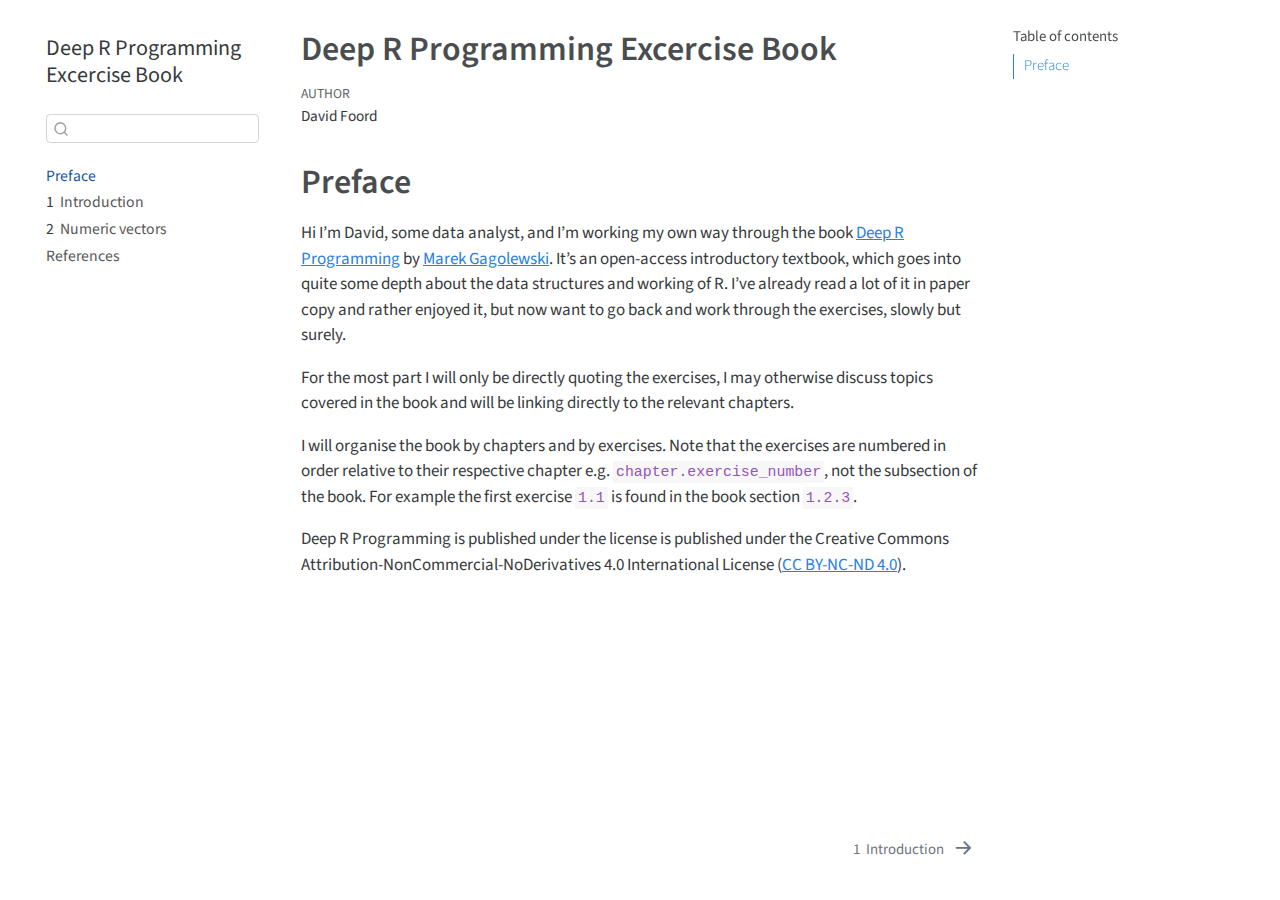
==== docs/index.html @ 19ff3e7b "Add rendered documents to GitHub repo for gh-pages" ====
<!DOCTYPE html>
<html xmlns="http://www.w3.org/1999/xhtml" lang="en" xml:lang="en"><head>

<meta charset="utf-8">
<meta name="generator" content="quarto-1.3.353">

<meta name="viewport" content="width=device-width, initial-scale=1.0, user-scalable=yes">

<meta name="author" content="David Foord">

<title>Deep R Programming Excercise Book</title>
<style>
code{white-space: pre-wrap;}
span.smallcaps{font-variant: small-caps;}
div.columns{display: flex; gap: min(4vw, 1.5em);}
div.column{flex: auto; overflow-x: auto;}
div.hanging-indent{margin-left: 1.5em; text-indent: -1.5em;}
ul.task-list{list-style: none;}
ul.task-list li input[type="checkbox"] {
  width: 0.8em;
  margin: 0 0.8em 0.2em -1em; /* quarto-specific, see https://github.com/quarto-dev/quarto-cli/issues/4556 */ 
  vertical-align: middle;
}
</style>


<script src="site_libs/quarto-nav/quarto-nav.js"></script>
<script src="site_libs/quarto-nav/headroom.min.js"></script>
<script src="site_libs/clipboard/clipboard.min.js"></script>
<script src="site_libs/quarto-search/autocomplete.umd.js"></script>
<script src="site_libs/quarto-search/fuse.min.js"></script>
<script src="site_libs/quarto-search/quarto-search.js"></script>
<meta name="quarto:offset" content="./">
<link href="./intro.html" rel="next">
<script src="site_libs/quarto-html/quarto.js"></script>
<script src="site_libs/quarto-html/popper.min.js"></script>
<script src="site_libs/quarto-html/tippy.umd.min.js"></script>
<script src="site_libs/quarto-html/anchor.min.js"></script>
<link href="site_libs/quarto-html/tippy.css" rel="stylesheet">
<link href="site_libs/quarto-html/quarto-syntax-highlighting.css" rel="stylesheet" id="quarto-text-highlighting-styles">
<script src="site_libs/bootstrap/bootstrap.min.js"></script>
<link href="site_libs/bootstrap/bootstrap-icons.css" rel="stylesheet">
<link href="site_libs/bootstrap/bootstrap.min.css" rel="stylesheet" id="quarto-bootstrap" data-mode="light">
<script id="quarto-search-options" type="application/json">{
  "location": "sidebar",
  "copy-button": false,
  "collapse-after": 3,
  "panel-placement": "start",
  "type": "textbox",
  "limit": 20,
  "language": {
    "search-no-results-text": "No results",
    "search-matching-documents-text": "matching documents",
    "search-copy-link-title": "Copy link to search",
    "search-hide-matches-text": "Hide additional matches",
    "search-more-match-text": "more match in this document",
    "search-more-matches-text": "more matches in this document",
    "search-clear-button-title": "Clear",
    "search-detached-cancel-button-title": "Cancel",
    "search-submit-button-title": "Submit"
  }
}</script>


</head>

<body class="nav-sidebar floating">

<div id="quarto-search-results"></div>
  <header id="quarto-header" class="headroom fixed-top">
  <nav class="quarto-secondary-nav">
    <div class="container-fluid d-flex">
      <button type="button" class="quarto-btn-toggle btn" data-bs-toggle="collapse" data-bs-target="#quarto-sidebar,#quarto-sidebar-glass" aria-controls="quarto-sidebar" aria-expanded="false" aria-label="Toggle sidebar navigation" onclick="if (window.quartoToggleHeadroom) { window.quartoToggleHeadroom(); }">
        <i class="bi bi-layout-text-sidebar-reverse"></i>
      </button>
      <nav class="quarto-page-breadcrumbs" aria-label="breadcrumb"><ol class="breadcrumb"><li class="breadcrumb-item"><a href="./index.html">Preface</a></li></ol></nav>
      <a class="flex-grow-1" role="button" data-bs-toggle="collapse" data-bs-target="#quarto-sidebar,#quarto-sidebar-glass" aria-controls="quarto-sidebar" aria-expanded="false" aria-label="Toggle sidebar navigation" onclick="if (window.quartoToggleHeadroom) { window.quartoToggleHeadroom(); }">      
      </a>
      <button type="button" class="btn quarto-search-button" aria-label="Search" onclick="window.quartoOpenSearch();">
        <i class="bi bi-search"></i>
      </button>
    </div>
  </nav>
</header>
<!-- content -->
<div id="quarto-content" class="quarto-container page-columns page-rows-contents page-layout-article">
<!-- sidebar -->
  <nav id="quarto-sidebar" class="sidebar collapse collapse-horizontal sidebar-navigation floating overflow-auto">
    <div class="pt-lg-2 mt-2 text-left sidebar-header">
    <div class="sidebar-title mb-0 py-0">
      <a href="./">Deep R Programming Excercise Book</a> 
    </div>
      </div>
        <div class="mt-2 flex-shrink-0 align-items-center">
        <div class="sidebar-search">
        <div id="quarto-search" class="" title="Search"></div>
        </div>
        </div>
    <div class="sidebar-menu-container"> 
    <ul class="list-unstyled mt-1">
        <li class="sidebar-item">
  <div class="sidebar-item-container"> 
  <a href="./index.html" class="sidebar-item-text sidebar-link active">
 <span class="menu-text">Preface</span></a>
  </div>
</li>
        <li class="sidebar-item">
  <div class="sidebar-item-container"> 
  <a href="./intro.html" class="sidebar-item-text sidebar-link">
 <span class="menu-text"><span class="chapter-number">1</span>&nbsp; <span class="chapter-title">Introduction</span></span></a>
  </div>
</li>
        <li class="sidebar-item">
  <div class="sidebar-item-container"> 
  <a href="./numeric.html" class="sidebar-item-text sidebar-link">
 <span class="menu-text"><span class="chapter-number">2</span>&nbsp; <span class="chapter-title">Numeric vectors</span></span></a>
  </div>
</li>
        <li class="sidebar-item">
  <div class="sidebar-item-container"> 
  <a href="./references.html" class="sidebar-item-text sidebar-link">
 <span class="menu-text">References</span></a>
  </div>
</li>
    </ul>
    </div>
</nav>
<div id="quarto-sidebar-glass" data-bs-toggle="collapse" data-bs-target="#quarto-sidebar,#quarto-sidebar-glass"></div>
<!-- margin-sidebar -->
    <div id="quarto-margin-sidebar" class="sidebar margin-sidebar">
        <nav id="TOC" role="doc-toc" class="toc-active">
    <h2 id="toc-title">Table of contents</h2>
   
  <ul>
  <li><a href="#preface" id="toc-preface" class="nav-link active" data-scroll-target="#preface">Preface</a></li>
  </ul>
</nav>
    </div>
<!-- main -->
<main class="content" id="quarto-document-content">

<header id="title-block-header" class="quarto-title-block default">
<div class="quarto-title">
<h1 class="title">Deep R Programming Excercise Book</h1>
</div>



<div class="quarto-title-meta">

    <div>
    <div class="quarto-title-meta-heading">Author</div>
    <div class="quarto-title-meta-contents">
             <p>David Foord </p>
          </div>
  </div>
    
  
    
  </div>
  

</header>

<section id="preface" class="level1 unnumbered">
<h1 class="unnumbered">Preface</h1>
<p>Hi I’m David, some data analyst, and I’m working my own way through the book <a href="https://deepr.gagolewski.com/index.html">Deep R Programming</a> by <a href="https://www.gagolewski.com/">Marek Gagolewski</a>. It’s an open-access introductory textbook, which goes into quite some depth about the data structures and working of R. I’ve already read a lot of it in paper copy and rather enjoyed it, but now want to go back and work through the exercises, slowly but surely.</p>
<p>For the most part I will only be directly quoting the exercises, I may otherwise discuss topics covered in the book and will be linking directly to the relevant chapters.</p>
<p>I will organise the book by chapters and by exercises. Note that the exercises are numbered in order relative to their respective chapter e.g.&nbsp;<code>chapter.exercise_number</code>, not the subsection of the book. For example the first exercise <code>1.1</code> is found in the book section <code>1.2.3</code>.</p>
<p>Deep R Programming is published under the license is published under the Creative Commons Attribution-NonCommercial-NoDerivatives 4.0 International License (<a href="https://creativecommons.org/licenses/by-nc-nd/4.0/">CC BY-NC-ND 4.0</a>).</p>


</section>

</main> <!-- /main -->
<script id="quarto-html-after-body" type="application/javascript">
window.document.addEventListener("DOMContentLoaded", function (event) {
  const toggleBodyColorMode = (bsSheetEl) => {
    const mode = bsSheetEl.getAttribute("data-mode");
    const bodyEl = window.document.querySelector("body");
    if (mode === "dark") {
      bodyEl.classList.add("quarto-dark");
      bodyEl.classList.remove("quarto-light");
    } else {
      bodyEl.classList.add("quarto-light");
      bodyEl.classList.remove("quarto-dark");
    }
  }
  const toggleBodyColorPrimary = () => {
    const bsSheetEl = window.document.querySelector("link#quarto-bootstrap");
    if (bsSheetEl) {
      toggleBodyColorMode(bsSheetEl);
    }
  }
  toggleBodyColorPrimary();  
  const icon = "";
  const anchorJS = new window.AnchorJS();
  anchorJS.options = {
    placement: 'right',
    icon: icon
  };
  anchorJS.add('.anchored');
  const isCodeAnnotation = (el) => {
    for (const clz of el.classList) {
      if (clz.startsWith('code-annotation-')) {                     
        return true;
      }
    }
    return false;
  }
  const clipboard = new window.ClipboardJS('.code-copy-button', {
    text: function(trigger) {
      const codeEl = trigger.previousElementSibling.cloneNode(true);
      for (const childEl of codeEl.children) {
        if (isCodeAnnotation(childEl)) {
          childEl.remove();
        }
      }
      return codeEl.innerText;
    }
  });
  clipboard.on('success', function(e) {
    // button target
    const button = e.trigger;
    // don't keep focus
    button.blur();
    // flash "checked"
    button.classList.add('code-copy-button-checked');
    var currentTitle = button.getAttribute("title");
    button.setAttribute("title", "Copied!");
    let tooltip;
    if (window.bootstrap) {
      button.setAttribute("data-bs-toggle", "tooltip");
      button.setAttribute("data-bs-placement", "left");
      button.setAttribute("data-bs-title", "Copied!");
      tooltip = new bootstrap.Tooltip(button, 
        { trigger: "manual", 
          customClass: "code-copy-button-tooltip",
          offset: [0, -8]});
      tooltip.show();    
    }
    setTimeout(function() {
      if (tooltip) {
        tooltip.hide();
        button.removeAttribute("data-bs-title");
        button.removeAttribute("data-bs-toggle");
        button.removeAttribute("data-bs-placement");
      }
      button.setAttribute("title", currentTitle);
      button.classList.remove('code-copy-button-checked');
    }, 1000);
    // clear code selection
    e.clearSelection();
  });
  function tippyHover(el, contentFn) {
    const config = {
      allowHTML: true,
      content: contentFn,
      maxWidth: 500,
      delay: 100,
      arrow: false,
      appendTo: function(el) {
          return el.parentElement;
      },
      interactive: true,
      interactiveBorder: 10,
      theme: 'quarto',
      placement: 'bottom-start'
    };
    window.tippy(el, config); 
  }
  const noterefs = window.document.querySelectorAll('a[role="doc-noteref"]');
  for (var i=0; i<noterefs.length; i++) {
    const ref = noterefs[i];
    tippyHover(ref, function() {
      // use id or data attribute instead here
      let href = ref.getAttribute('data-footnote-href') || ref.getAttribute('href');
      try { href = new URL(href).hash; } catch {}
      const id = href.replace(/^#\/?/, "");
      const note = window.document.getElementById(id);
      return note.innerHTML;
    });
  }
      let selectedAnnoteEl;
      const selectorForAnnotation = ( cell, annotation) => {
        let cellAttr = 'data-code-cell="' + cell + '"';
        let lineAttr = 'data-code-annotation="' +  annotation + '"';
        const selector = 'span[' + cellAttr + '][' + lineAttr + ']';
        return selector;
      }
      const selectCodeLines = (annoteEl) => {
        const doc = window.document;
        const targetCell = annoteEl.getAttribute("data-target-cell");
        const targetAnnotation = annoteEl.getAttribute("data-target-annotation");
        const annoteSpan = window.document.querySelector(selectorForAnnotation(targetCell, targetAnnotation));
        const lines = annoteSpan.getAttribute("data-code-lines").split(",");
        const lineIds = lines.map((line) => {
          return targetCell + "-" + line;
        })
        let top = null;
        let height = null;
        let parent = null;
        if (lineIds.length > 0) {
            //compute the position of the single el (top and bottom and make a div)
            const el = window.document.getElementById(lineIds[0]);
            top = el.offsetTop;
            height = el.offsetHeight;
            parent = el.parentElement.parentElement;
          if (lineIds.length > 1) {
            const lastEl = window.document.getElementById(lineIds[lineIds.length - 1]);
            const bottom = lastEl.offsetTop + lastEl.offsetHeight;
            height = bottom - top;
          }
          if (top !== null && height !== null && parent !== null) {
            // cook up a div (if necessary) and position it 
            let div = window.document.getElementById("code-annotation-line-highlight");
            if (div === null) {
              div = window.document.createElement("div");
              div.setAttribute("id", "code-annotation-line-highlight");
              div.style.position = 'absolute';
              parent.appendChild(div);
            }
            div.style.top = top - 2 + "px";
            div.style.height = height + 4 + "px";
            let gutterDiv = window.document.getElementById("code-annotation-line-highlight-gutter");
            if (gutterDiv === null) {
              gutterDiv = window.document.createElement("div");
              gutterDiv.setAttribute("id", "code-annotation-line-highlight-gutter");
              gutterDiv.style.position = 'absolute';
              const codeCell = window.document.getElementById(targetCell);
              const gutter = codeCell.querySelector('.code-annotation-gutter');
              gutter.appendChild(gutterDiv);
            }
            gutterDiv.style.top = top - 2 + "px";
            gutterDiv.style.height = height + 4 + "px";
          }
          selectedAnnoteEl = annoteEl;
        }
      };
      const unselectCodeLines = () => {
        const elementsIds = ["code-annotation-line-highlight", "code-annotation-line-highlight-gutter"];
        elementsIds.forEach((elId) => {
          const div = window.document.getElementById(elId);
          if (div) {
            div.remove();
          }
        });
        selectedAnnoteEl = undefined;
      };
      // Attach click handler to the DT
      const annoteDls = window.document.querySelectorAll('dt[data-target-cell]');
      for (const annoteDlNode of annoteDls) {
        annoteDlNode.addEventListener('click', (event) => {
          const clickedEl = event.target;
          if (clickedEl !== selectedAnnoteEl) {
            unselectCodeLines();
            const activeEl = window.document.querySelector('dt[data-target-cell].code-annotation-active');
            if (activeEl) {
              activeEl.classList.remove('code-annotation-active');
            }
            selectCodeLines(clickedEl);
            clickedEl.classList.add('code-annotation-active');
          } else {
            // Unselect the line
            unselectCodeLines();
            clickedEl.classList.remove('code-annotation-active');
          }
        });
      }
  const findCites = (el) => {
    const parentEl = el.parentElement;
    if (parentEl) {
      const cites = parentEl.dataset.cites;
      if (cites) {
        return {
          el,
          cites: cites.split(' ')
        };
      } else {
        return findCites(el.parentElement)
      }
    } else {
      return undefined;
    }
  };
  var bibliorefs = window.document.querySelectorAll('a[role="doc-biblioref"]');
  for (var i=0; i<bibliorefs.length; i++) {
    const ref = bibliorefs[i];
    const citeInfo = findCites(ref);
    if (citeInfo) {
      tippyHover(citeInfo.el, function() {
        var popup = window.document.createElement('div');
        citeInfo.cites.forEach(function(cite) {
          var citeDiv = window.document.createElement('div');
          citeDiv.classList.add('hanging-indent');
          citeDiv.classList.add('csl-entry');
          var biblioDiv = window.document.getElementById('ref-' + cite);
          if (biblioDiv) {
            citeDiv.innerHTML = biblioDiv.innerHTML;
          }
          popup.appendChild(citeDiv);
        });
        return popup.innerHTML;
      });
    }
  }
});
</script>
<nav class="page-navigation">
  <div class="nav-page nav-page-previous">
  </div>
  <div class="nav-page nav-page-next">
      <a href="./intro.html" class="pagination-link">
        <span class="nav-page-text"><span class="chapter-number">1</span>&nbsp; <span class="chapter-title">Introduction</span></span> <i class="bi bi-arrow-right-short"></i>
      </a>
  </div>
</nav>
</div> <!-- /content -->



</body></html>
---- docs/site_libs/quarto-html/tippy.css ----
.tippy-box[data-animation=fade][data-state=hidden]{opacity:0}[data-tippy-root]{max-width:calc(100vw - 10px)}.tippy-box{position:relative;background-color:#333;color:#fff;border-radius:4px;font-size:14px;line-height:1.4;white-space:normal;outline:0;transition-property:transform,visibility,opacity}.tippy-box[data-placement^=top]>.tippy-arrow{bottom:0}.tippy-box[data-placement^=top]>.tippy-arrow:before{bottom:-7px;left:0;border-width:8px 8px 0;border-top-color:initial;transform-origin:center top}.tippy-box[data-placement^=bottom]>.tippy-arrow{top:0}.tippy-box[data-placement^=bottom]>.tippy-arrow:before{top:-7px;left:0;border-width:0 8px 8px;border-bottom-color:initial;transform-origin:center bottom}.tippy-box[data-placement^=left]>.tippy-arrow{right:0}.tippy-box[data-placement^=left]>.tippy-arrow:before{border-width:8px 0 8px 8px;border-left-color:initial;right:-7px;transform-origin:center left}.tippy-box[data-placement^=right]>.tippy-arrow{left:0}.tippy-box[data-placement^=right]>.tippy-arrow:before{left:-7px;border-width:8px 8px 8px 0;border-right-color:initial;transform-origin:center right}.tippy-box[data-inertia][data-state=visible]{transition-timing-function:cubic-bezier(.54,1.5,.38,1.11)}.tippy-arrow{width:16px;height:16px;color:#333}.tippy-arrow:before{content:"";position:absolute;border-color:transparent;border-style:solid}.tippy-content{position:relative;padding:5px 9px;z-index:1}
---- docs/site_libs/quarto-html/quarto-syntax-highlighting.css ----
/* quarto syntax highlight colors */
:root {
  --quarto-hl-ot-color: #003B4F;
  --quarto-hl-at-color: #657422;
  --quarto-hl-ss-color: #20794D;
  --quarto-hl-an-color: #5E5E5E;
  --quarto-hl-fu-color: #4758AB;
  --quarto-hl-st-color: #20794D;
  --quarto-hl-cf-color: #003B4F;
  --quarto-hl-op-color: #5E5E5E;
  --quarto-hl-er-color: #AD0000;
  --quarto-hl-bn-color: #AD0000;
  --quarto-hl-al-color: #AD0000;
  --quarto-hl-va-color: #111111;
  --quarto-hl-bu-color: inherit;
  --quarto-hl-ex-color: inherit;
  --quarto-hl-pp-color: #AD0000;
  --quarto-hl-in-color: #5E5E5E;
  --quarto-hl-vs-color: #20794D;
  --quarto-hl-wa-color: #5E5E5E;
  --quarto-hl-do-color: #5E5E5E;
  --quarto-hl-im-color: #00769E;
  --quarto-hl-ch-color: #20794D;
  --quarto-hl-dt-color: #AD0000;
  --quarto-hl-fl-color: #AD0000;
  --quarto-hl-co-color: #5E5E5E;
  --quarto-hl-cv-color: #5E5E5E;
  --quarto-hl-cn-color: #8f5902;
  --quarto-hl-sc-color: #5E5E5E;
  --quarto-hl-dv-color: #AD0000;
  --quarto-hl-kw-color: #003B4F;
}

/* other quarto variables */
:root {
  --quarto-font-monospace: SFMono-Regular, Menlo, Monaco, Consolas, "Liberation Mono", "Courier New", monospace;
}

pre > code.sourceCode > span {
  color: #003B4F;
}

code span {
  color: #003B4F;
}

code.sourceCode > span {
  color: #003B4F;
}

div.sourceCode,
div.sourceCode pre.sourceCode {
  color: #003B4F;
}

code span.ot {
  color: #003B4F;
  font-style: inherit;
}

code span.at {
  color: #657422;
  font-style: inherit;
}

code span.ss {
  color: #20794D;
  font-style: inherit;
}

code span.an {
  color: #5E5E5E;
  font-style: inherit;
}

code span.fu {
  color: #4758AB;
  font-style: inherit;
}

code span.st {
  color: #20794D;
  font-style: inherit;
}

code span.cf {
  color: #003B4F;
  font-style: inherit;
}

code span.op {
  color: #5E5E5E;
  font-style: inherit;
}

code span.er {
  color: #AD0000;
  font-style: inherit;
}

code span.bn {
  color: #AD0000;
  font-style: inherit;
}

code span.al {
  color: #AD0000;
  font-style: inherit;
}

code span.va {
  color: #111111;
  font-style: inherit;
}

code span.bu {
  font-style: inherit;
}

code span.ex {
  font-style: inherit;
}

code span.pp {
  color: #AD0000;
  font-style: inherit;
}

code span.in {
  color: #5E5E5E;
  font-style: inherit;
}

code span.vs {
  color: #20794D;
  font-style: inherit;
}

code span.wa {
  color: #5E5E5E;
  font-style: italic;
}

code span.do {
  color: #5E5E5E;
  font-style: italic;
}

code span.im {
  color: #00769E;
  font-style: inherit;
}

code span.ch {
  color: #20794D;
  font-style: inherit;
}

code span.dt {
  color: #AD0000;
  font-style: inherit;
}

code span.fl {
  color: #AD0000;
  font-style: inherit;
}

code span.co {
  color: #5E5E5E;
  font-style: inherit;
}

code span.cv {
  color: #5E5E5E;
  font-style: italic;
}

code span.cn {
  color: #8f5902;
  font-style: inherit;
}

code span.sc {
  color: #5E5E5E;
  font-style: inherit;
}

code span.dv {
  color: #AD0000;
  font-style: inherit;
}

code span.kw {
  color: #003B4F;
  font-style: inherit;
}

.prevent-inlining {
  content: "</";
}

/*# sourceMappingURL=debc5d5d77c3f9108843748ff7464032.css.map */
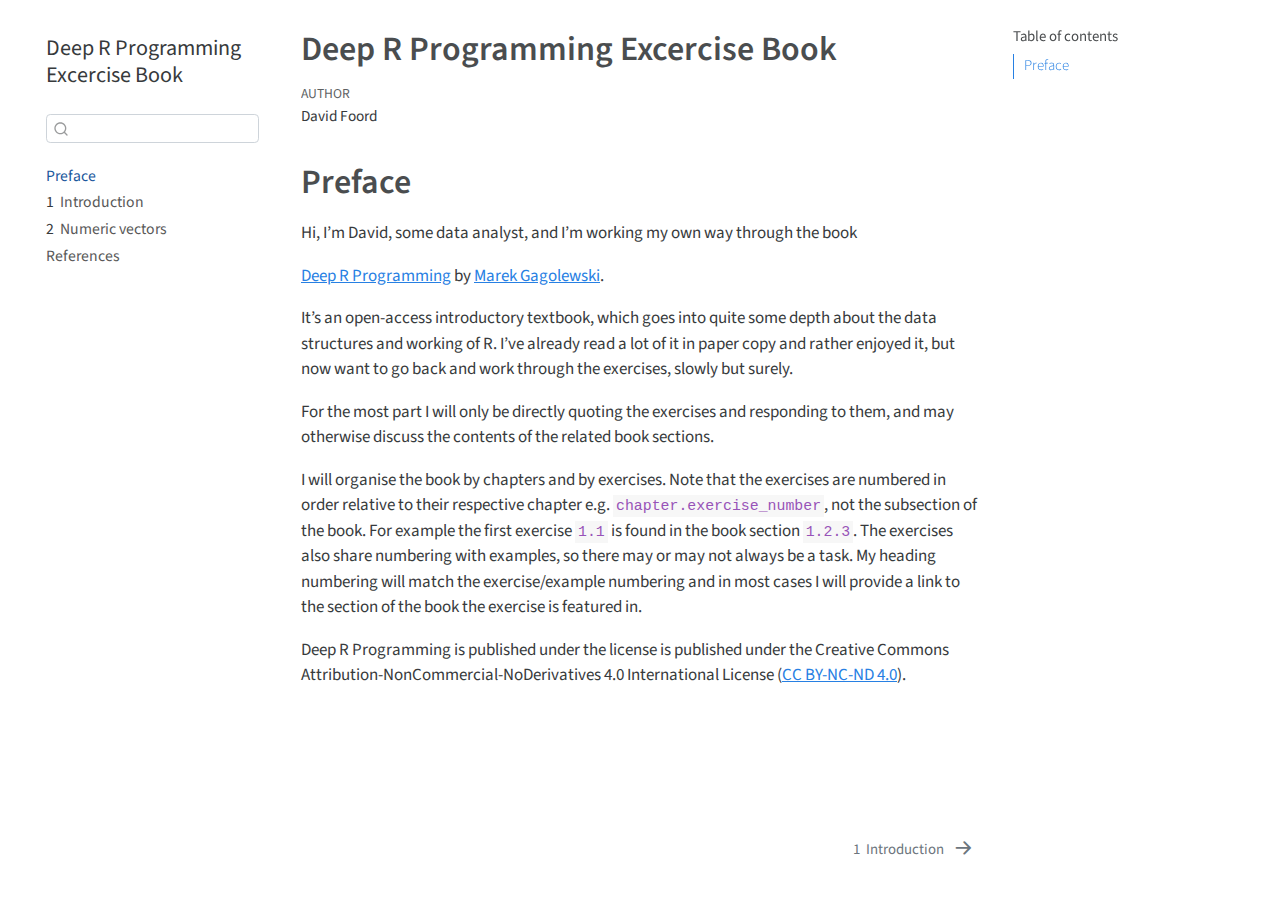
==== commit 490de1ae: "Tweaks to Preface and Chapters 1 & 2" ====
--- a/docs/index.html
+++ b/docs/index.html
@@ -164,9 +164,11 @@
 
 <section id="preface" class="level1 unnumbered">
 <h1 class="unnumbered">Preface</h1>
-<p>Hi I’m David, some data analyst, and I’m working my own way through the book <a href="https://deepr.gagolewski.com/index.html">Deep R Programming</a> by <a href="https://www.gagolewski.com/">Marek Gagolewski</a>. It’s an open-access introductory textbook, which goes into quite some depth about the data structures and working of R. I’ve already read a lot of it in paper copy and rather enjoyed it, but now want to go back and work through the exercises, slowly but surely.</p>
-<p>For the most part I will only be directly quoting the exercises, I may otherwise discuss topics covered in the book and will be linking directly to the relevant chapters.</p>
-<p>I will organise the book by chapters and by exercises. Note that the exercises are numbered in order relative to their respective chapter e.g.&nbsp;<code>chapter.exercise_number</code>, not the subsection of the book. For example the first exercise <code>1.1</code> is found in the book section <code>1.2.3</code>.</p>
+<p>Hi, I’m David, some data analyst, and I’m working my own way through the book</p>
+<p><a href="https://deepr.gagolewski.com/index.html">Deep R Programming</a> by <a href="https://www.gagolewski.com/">Marek Gagolewski</a>.</p>
+<p>It’s an open-access introductory textbook, which goes into quite some depth about the data structures and working of R. I’ve already read a lot of it in paper copy and rather enjoyed it, but now want to go back and work through the exercises, slowly but surely.</p>
+<p>For the most part I will only be directly quoting the exercises and responding to them, and may otherwise discuss the contents of the related book sections.</p>
+<p>I will organise the book by chapters and by exercises. Note that the exercises are numbered in order relative to their respective chapter e.g.&nbsp;<code>chapter.exercise_number</code>, not the subsection of the book. For example the first exercise <code>1.1</code> is found in the book section <code>1.2.3</code>. The exercises also share numbering with examples, so there may or may not always be a task. My heading numbering will match the exercise/example numbering and in most cases I will provide a link to the section of the book the exercise is featured in.</p>
 <p>Deep R Programming is published under the license is published under the Creative Commons Attribution-NonCommercial-NoDerivatives 4.0 International License (<a href="https://creativecommons.org/licenses/by-nc-nd/4.0/">CC BY-NC-ND 4.0</a>).</p>
 
 
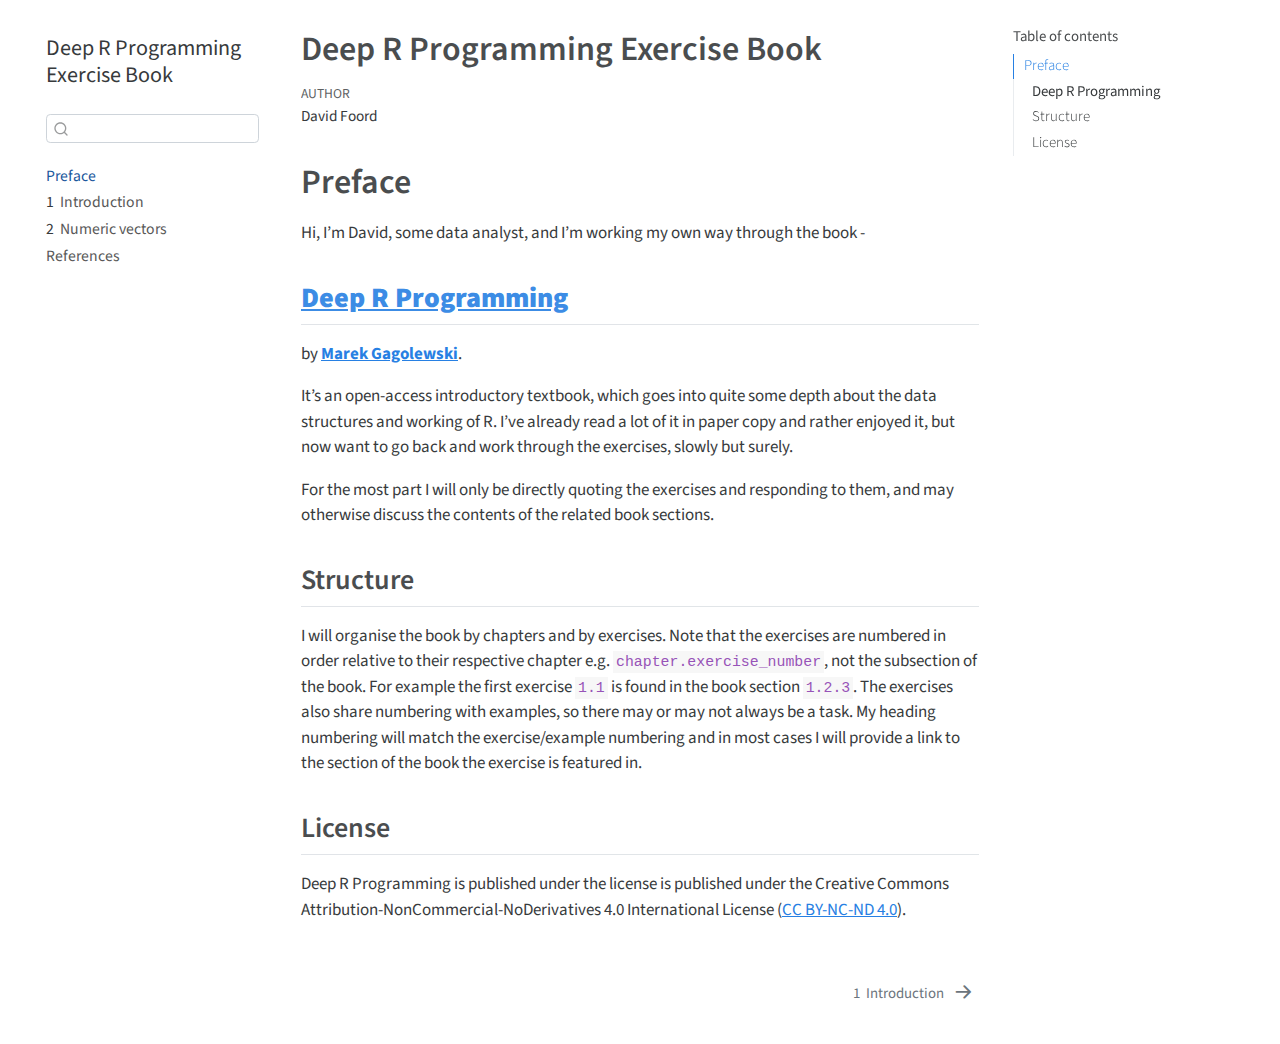
==== commit 0cb9597e: "Update title" ====
--- a/docs/index.html
+++ b/docs/index.html
@@ -8,7 +8,7 @@
 
 <meta name="author" content="David Foord">
 
-<title>Deep R Programming Excercise Book</title>
+<title>Deep R Programming Exercise Book</title>
 <style>
 code{white-space: pre-wrap;}
 span.smallcaps{font-variant: small-caps;}
@@ -88,7 +88,7 @@
   <nav id="quarto-sidebar" class="sidebar collapse collapse-horizontal sidebar-navigation floating overflow-auto">
     <div class="pt-lg-2 mt-2 text-left sidebar-header">
     <div class="sidebar-title mb-0 py-0">
-      <a href="./">Deep R Programming Excercise Book</a> 
+      <a href="./">Deep R Programming Exercise Book</a> 
     </div>
       </div>
         <div class="mt-2 flex-shrink-0 align-items-center">
@@ -132,7 +132,12 @@
     <h2 id="toc-title">Table of contents</h2>
    
   <ul>
-  <li><a href="#preface" id="toc-preface" class="nav-link active" data-scroll-target="#preface">Preface</a></li>
+  <li><a href="#preface" id="toc-preface" class="nav-link active" data-scroll-target="#preface">Preface</a>
+  <ul class="collapse">
+  <li><a href="#deep-r-programming" id="toc-deep-r-programming" class="nav-link" data-scroll-target="#deep-r-programming"><strong>Deep R Programming</strong></a></li>
+  <li><a href="#structure" id="toc-structure" class="nav-link" data-scroll-target="#structure">Structure</a></li>
+  <li><a href="#license" id="toc-license" class="nav-link" data-scroll-target="#license">License</a></li>
+  </ul></li>
   </ul>
 </nav>
     </div>
@@ -141,7 +146,7 @@
 
 <header id="title-block-header" class="quarto-title-block default">
 <div class="quarto-title">
-<h1 class="title">Deep R Programming Excercise Book</h1>
+<h1 class="title">Deep R Programming Exercise Book</h1>
 </div>
 
 
@@ -164,14 +169,23 @@
 
 <section id="preface" class="level1 unnumbered">
 <h1 class="unnumbered">Preface</h1>
-<p>Hi, I’m David, some data analyst, and I’m working my own way through the book</p>
-<p><a href="https://deepr.gagolewski.com/index.html">Deep R Programming</a> by <a href="https://www.gagolewski.com/">Marek Gagolewski</a>.</p>
+<p>Hi, I’m David, some data analyst, and I’m working my own way through the book -</p>
+<section id="deep-r-programming" class="level2">
+<h2 class="anchored" data-anchor-id="deep-r-programming"><a href="https://deepr.gagolewski.com/index.html"><strong>Deep R Programming</strong></a></h2>
+<p>by <a href="https://www.gagolewski.com/"><strong>Marek Gagolewski</strong></a>.</p>
 <p>It’s an open-access introductory textbook, which goes into quite some depth about the data structures and working of R. I’ve already read a lot of it in paper copy and rather enjoyed it, but now want to go back and work through the exercises, slowly but surely.</p>
 <p>For the most part I will only be directly quoting the exercises and responding to them, and may otherwise discuss the contents of the related book sections.</p>
+</section>
+<section id="structure" class="level2">
+<h2 class="anchored" data-anchor-id="structure">Structure</h2>
 <p>I will organise the book by chapters and by exercises. Note that the exercises are numbered in order relative to their respective chapter e.g.&nbsp;<code>chapter.exercise_number</code>, not the subsection of the book. For example the first exercise <code>1.1</code> is found in the book section <code>1.2.3</code>. The exercises also share numbering with examples, so there may or may not always be a task. My heading numbering will match the exercise/example numbering and in most cases I will provide a link to the section of the book the exercise is featured in.</p>
+</section>
+<section id="license" class="level2">
+<h2 class="anchored" data-anchor-id="license">License</h2>
 <p>Deep R Programming is published under the license is published under the Creative Commons Attribution-NonCommercial-NoDerivatives 4.0 International License (<a href="https://creativecommons.org/licenses/by-nc-nd/4.0/">CC BY-NC-ND 4.0</a>).</p>
 
 
+</section>
 </section>
 
 </main> <!-- /main -->
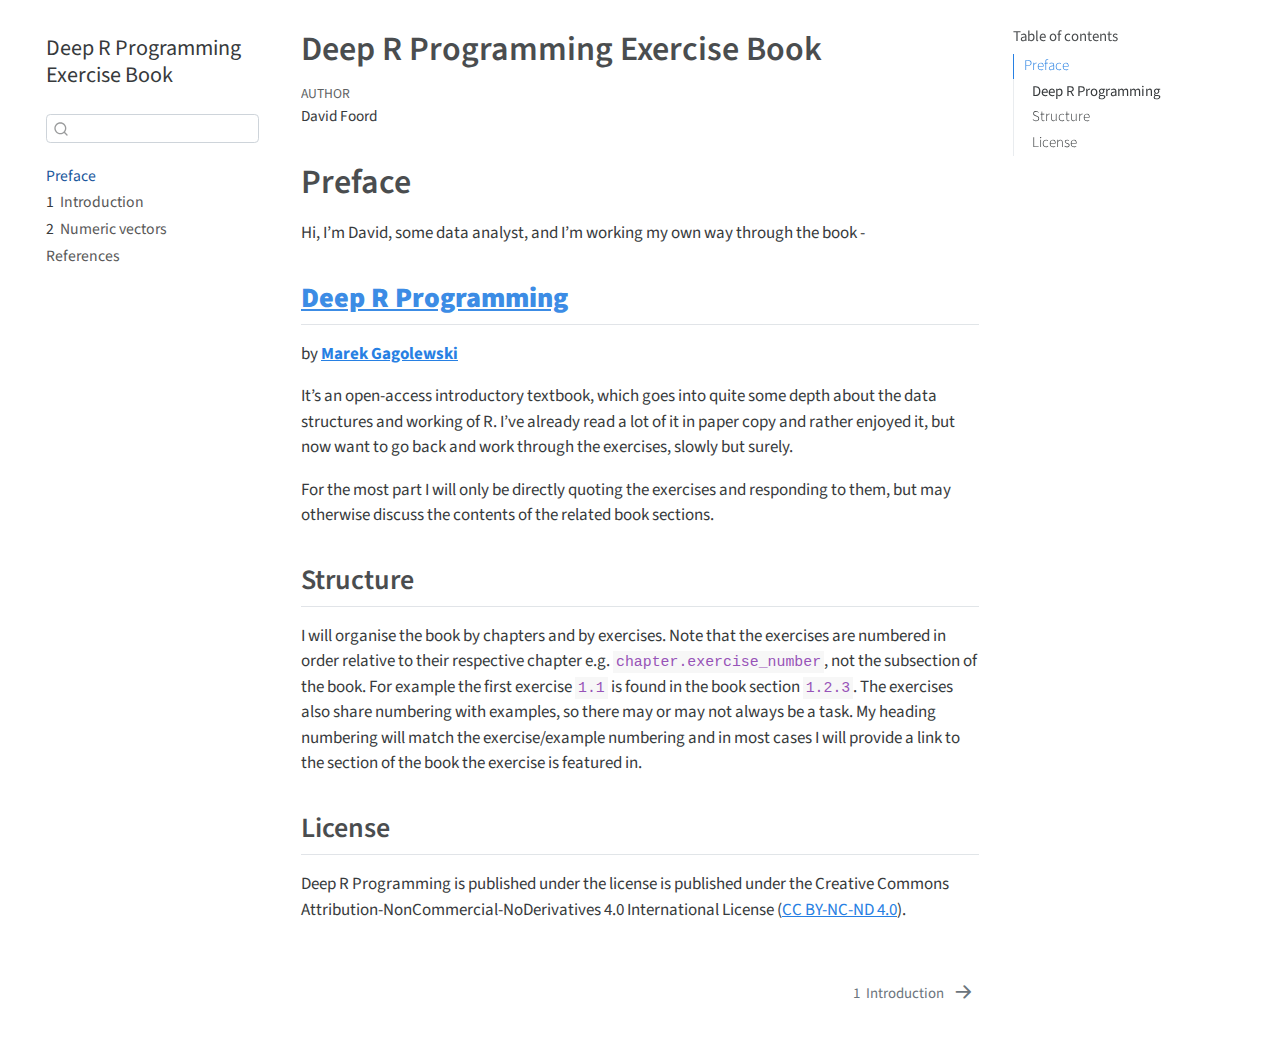
==== commit 5bffb7fb: "Add exercise 2.5" ====
--- a/docs/index.html
+++ b/docs/index.html
@@ -172,9 +172,9 @@
 <p>Hi, I’m David, some data analyst, and I’m working my own way through the book -</p>
 <section id="deep-r-programming" class="level2">
 <h2 class="anchored" data-anchor-id="deep-r-programming"><a href="https://deepr.gagolewski.com/index.html"><strong>Deep R Programming</strong></a></h2>
-<p>by <a href="https://www.gagolewski.com/"><strong>Marek Gagolewski</strong></a>.</p>
+<p>by <a href="https://www.gagolewski.com/"><strong>Marek Gagolewski</strong></a></p>
 <p>It’s an open-access introductory textbook, which goes into quite some depth about the data structures and working of R. I’ve already read a lot of it in paper copy and rather enjoyed it, but now want to go back and work through the exercises, slowly but surely.</p>
-<p>For the most part I will only be directly quoting the exercises and responding to them, and may otherwise discuss the contents of the related book sections.</p>
+<p>For the most part I will only be directly quoting the exercises and responding to them, but may otherwise discuss the contents of the related book sections.</p>
 </section>
 <section id="structure" class="level2">
 <h2 class="anchored" data-anchor-id="structure">Structure</h2>
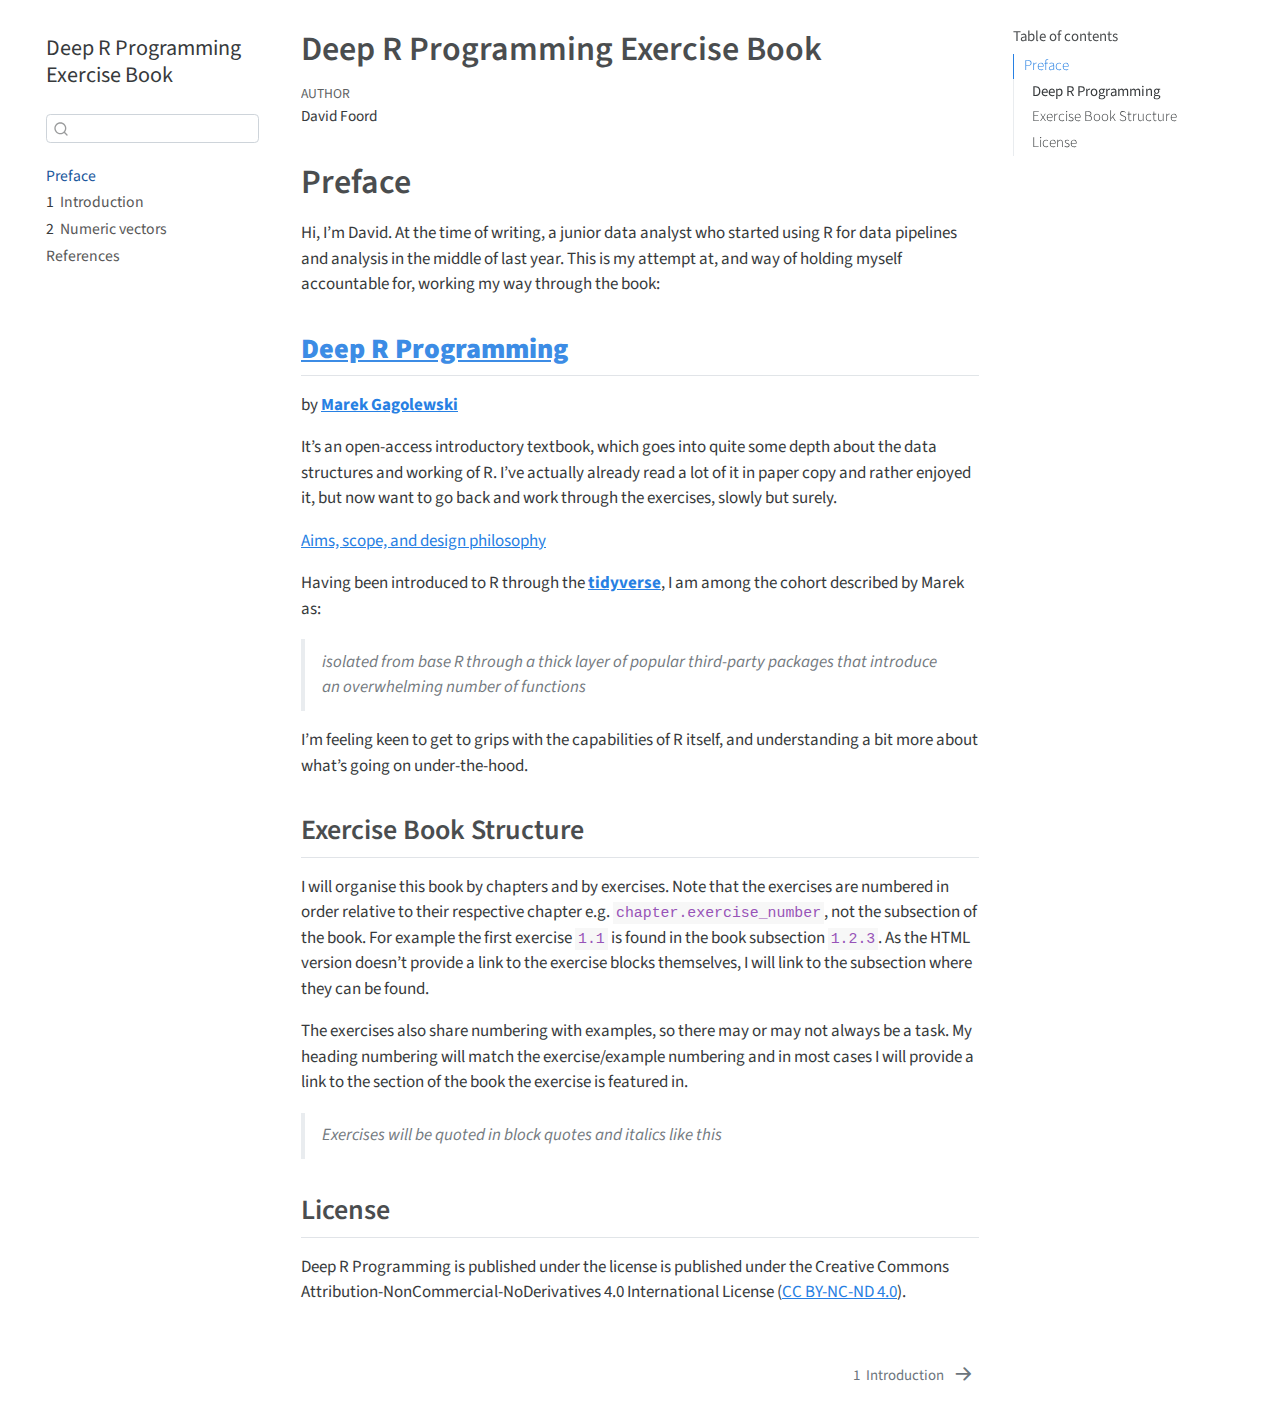
==== commit 6487004c: "Update preface" ====
--- a/docs/index.html
+++ b/docs/index.html
@@ -135,7 +135,7 @@
   <li><a href="#preface" id="toc-preface" class="nav-link active" data-scroll-target="#preface">Preface</a>
   <ul class="collapse">
   <li><a href="#deep-r-programming" id="toc-deep-r-programming" class="nav-link" data-scroll-target="#deep-r-programming"><strong>Deep R Programming</strong></a></li>
-  <li><a href="#structure" id="toc-structure" class="nav-link" data-scroll-target="#structure">Structure</a></li>
+  <li><a href="#exercise-book-structure" id="toc-exercise-book-structure" class="nav-link" data-scroll-target="#exercise-book-structure">Exercise Book Structure</a></li>
   <li><a href="#license" id="toc-license" class="nav-link" data-scroll-target="#license">License</a></li>
   </ul></li>
   </ul>
@@ -169,16 +169,25 @@
 
 <section id="preface" class="level1 unnumbered">
 <h1 class="unnumbered">Preface</h1>
-<p>Hi, I’m David, some data analyst, and I’m working my own way through the book -</p>
+<p>Hi, I’m David. At the time of writing, a junior data analyst who started using R for data pipelines and analysis in the middle of last year. This is my attempt at, and way of holding myself accountable for, working my way through the book:</p>
 <section id="deep-r-programming" class="level2">
 <h2 class="anchored" data-anchor-id="deep-r-programming"><a href="https://deepr.gagolewski.com/index.html"><strong>Deep R Programming</strong></a></h2>
 <p>by <a href="https://www.gagolewski.com/"><strong>Marek Gagolewski</strong></a></p>
-<p>It’s an open-access introductory textbook, which goes into quite some depth about the data structures and working of R. I’ve already read a lot of it in paper copy and rather enjoyed it, but now want to go back and work through the exercises, slowly but surely.</p>
-<p>For the most part I will only be directly quoting the exercises and responding to them, but may otherwise discuss the contents of the related book sections.</p>
+<p>It’s an open-access introductory textbook, which goes into quite some depth about the data structures and working of R. I’ve actually already read a lot of it in paper copy and rather enjoyed it, but now want to go back and work through the exercises, slowly but surely.</p>
+<p><a href="https://deepr.gagolewski.com/chapter/000-preface.html#aims-scope-and-design-philosophy">Aims, scope, and design philosophy</a></p>
+<p>Having been introduced to R through the <a href="https://www.tidyverse.org/"><strong>tidyverse</strong></a>, I am among the cohort described by Marek as:</p>
+<blockquote class="blockquote">
+<p><em>isolated from base R through a thick layer of popular third-party packages that introduce an overwhelming number of functions</em></p>
+</blockquote>
+<p>I’m feeling keen to get to grips with the capabilities of R itself, and understanding a bit more about what’s going on under-the-hood.</p>
 </section>
-<section id="structure" class="level2">
-<h2 class="anchored" data-anchor-id="structure">Structure</h2>
-<p>I will organise the book by chapters and by exercises. Note that the exercises are numbered in order relative to their respective chapter e.g.&nbsp;<code>chapter.exercise_number</code>, not the subsection of the book. For example the first exercise <code>1.1</code> is found in the book section <code>1.2.3</code>. The exercises also share numbering with examples, so there may or may not always be a task. My heading numbering will match the exercise/example numbering and in most cases I will provide a link to the section of the book the exercise is featured in.</p>
+<section id="exercise-book-structure" class="level2">
+<h2 class="anchored" data-anchor-id="exercise-book-structure">Exercise Book Structure</h2>
+<p>I will organise this book by chapters and by exercises. Note that the exercises are numbered in order relative to their respective chapter e.g.&nbsp;<code>chapter.exercise_number</code>, not the subsection of the book. For example the first exercise <code>1.1</code> is found in the book subsection <code>1.2.3</code>. As the HTML version doesn’t provide a link to the exercise blocks themselves, I will link to the subsection where they can be found.</p>
+<p>The exercises also share numbering with examples, so there may or may not always be a task. My heading numbering will match the exercise/example numbering and in most cases I will provide a link to the section of the book the exercise is featured in.</p>
+<blockquote class="blockquote">
+<p><em>Exercises will be quoted in block quotes and italics like this</em></p>
+</blockquote>
 </section>
 <section id="license" class="level2">
 <h2 class="anchored" data-anchor-id="license">License</h2>
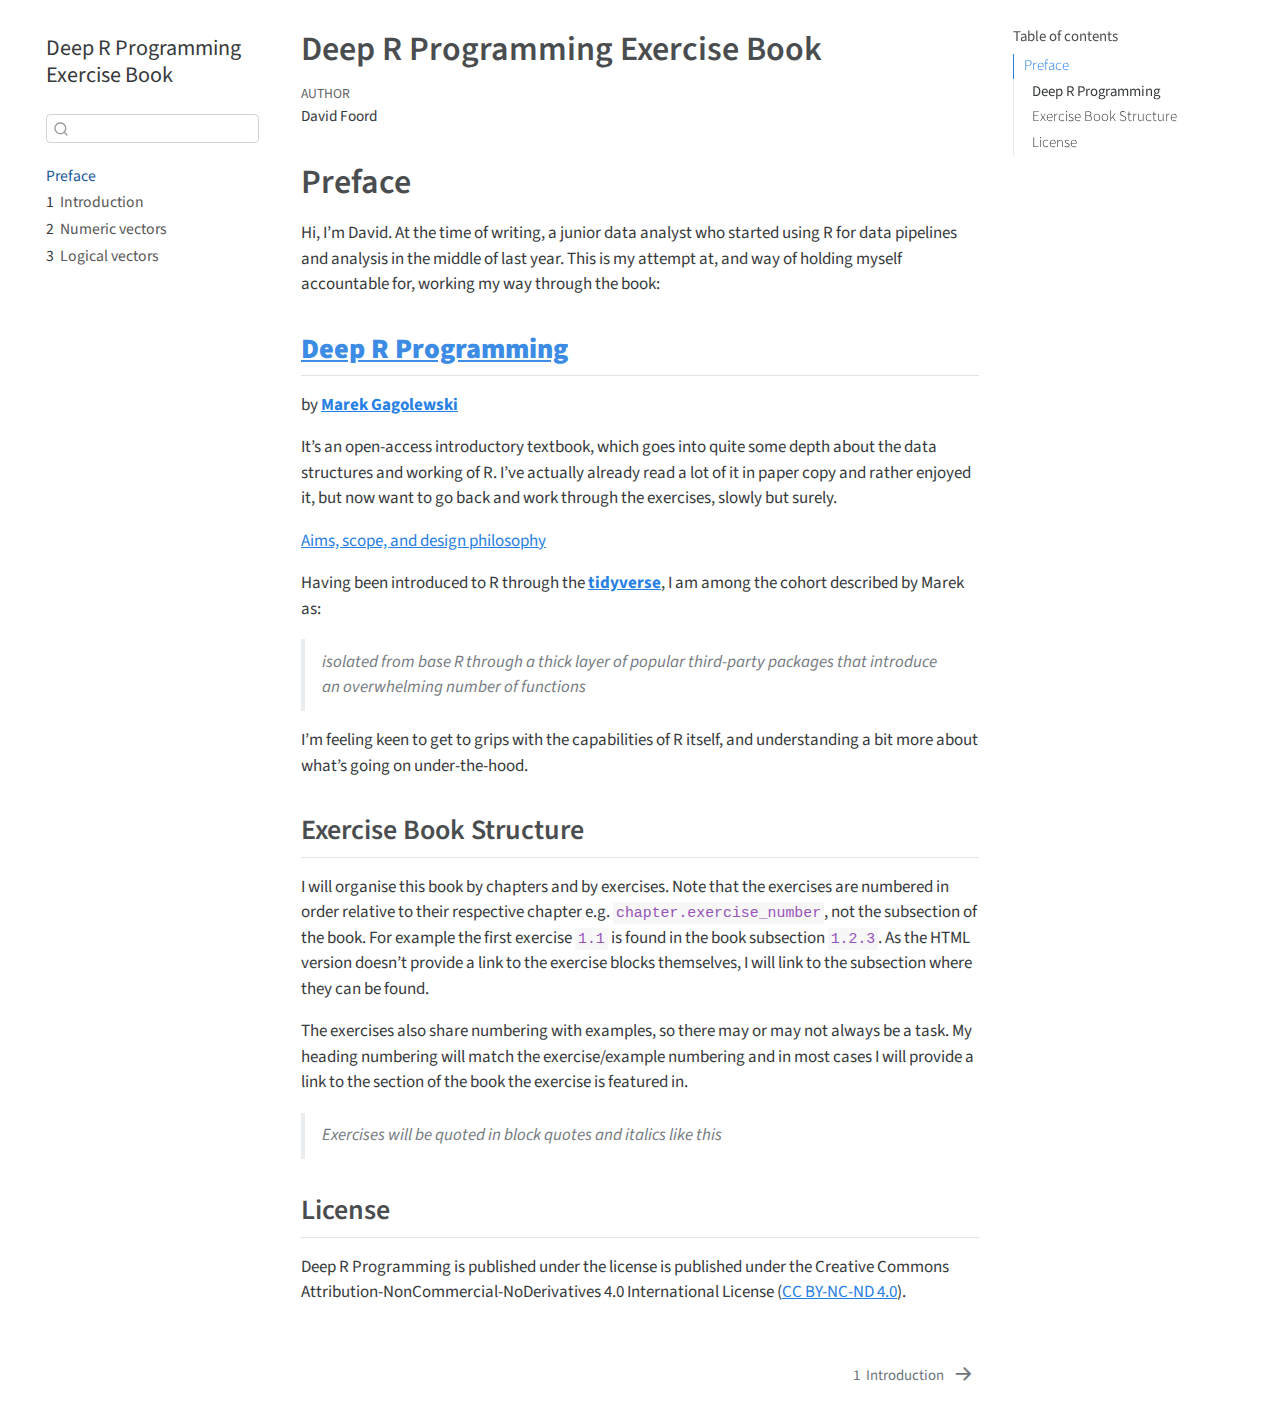
==== commit d317d8e1: "Add logical vectors chapter and exercise 3.1" ====
--- a/docs/index.html
+++ b/docs/index.html
@@ -118,8 +118,8 @@
 </li>
         <li class="sidebar-item">
   <div class="sidebar-item-container"> 
-  <a href="./references.html" class="sidebar-item-text sidebar-link">
- <span class="menu-text">References</span></a>
+  <a href="./logical.html" class="sidebar-item-text sidebar-link">
+ <span class="menu-text"><span class="chapter-number">3</span>&nbsp; <span class="chapter-title">Logical vectors</span></span></a>
   </div>
 </li>
     </ul>
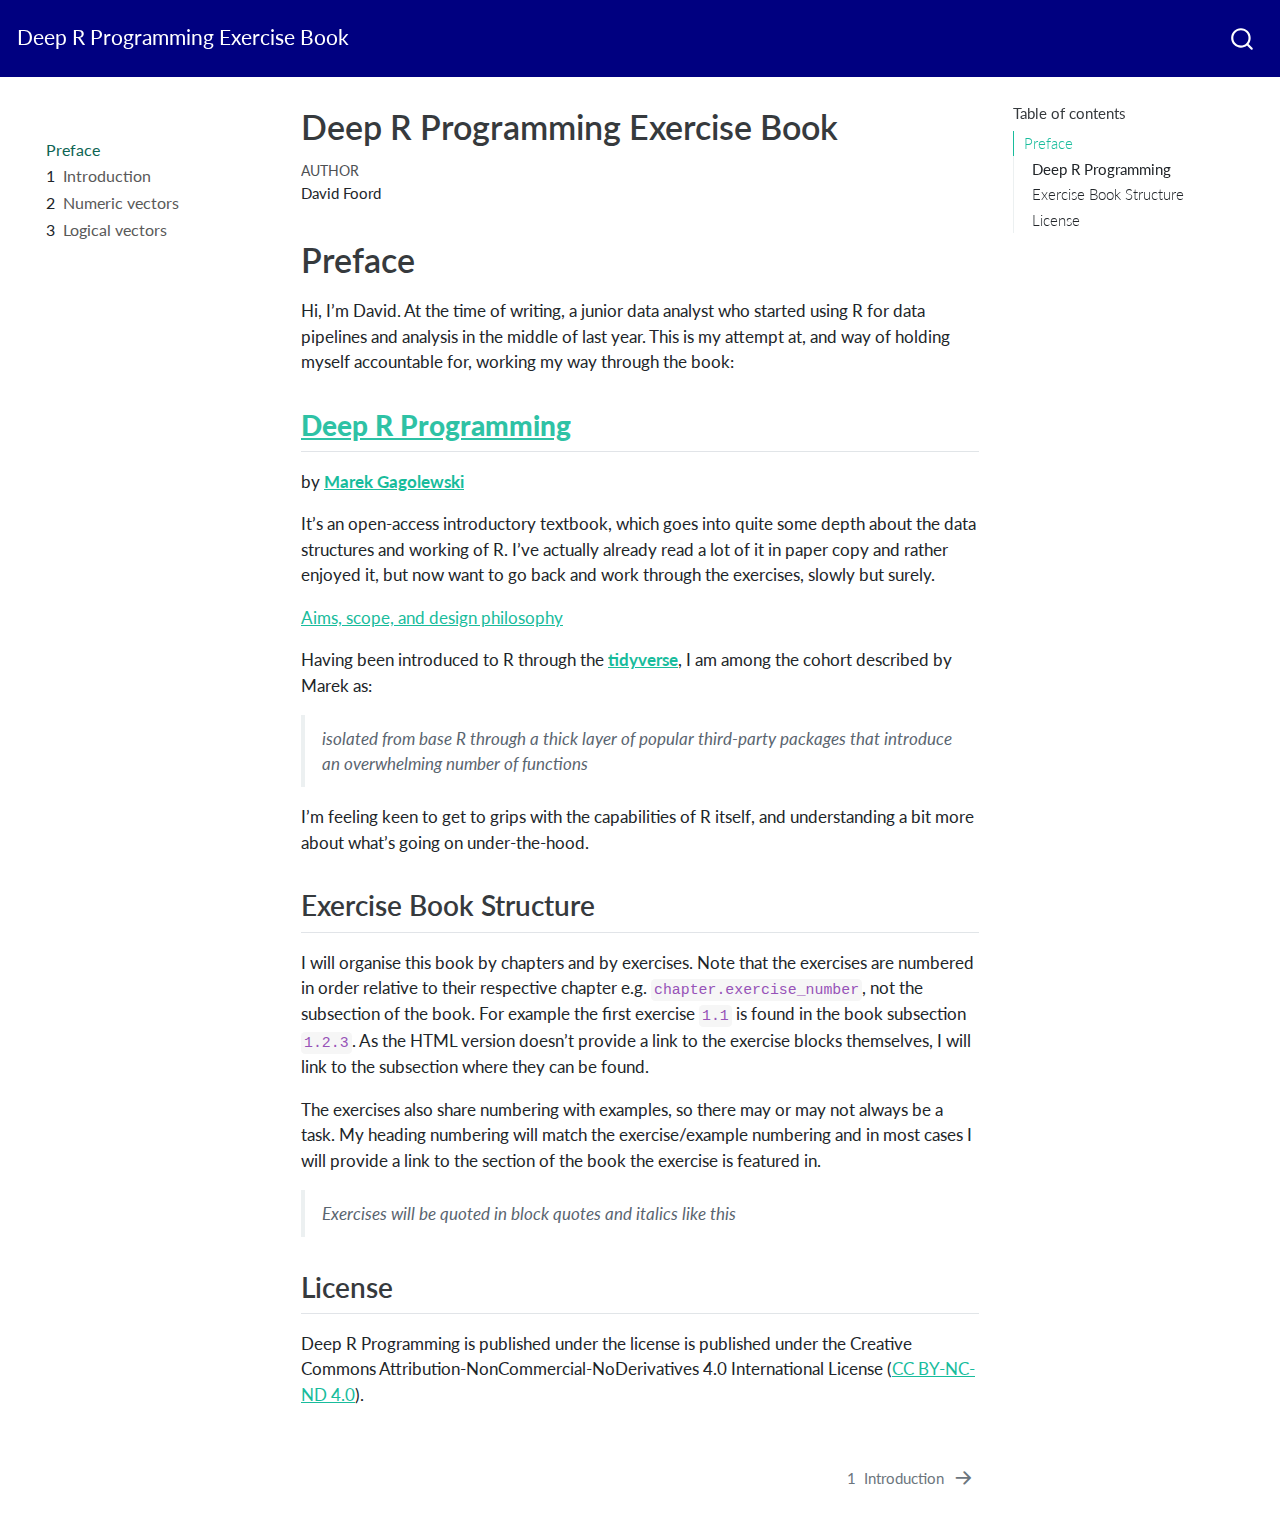
==== commit 378e8fc8: "Add some colour" ====
--- a/docs/index.html
+++ b/docs/index.html
@@ -42,11 +42,11 @@
 <link href="site_libs/bootstrap/bootstrap-icons.css" rel="stylesheet">
 <link href="site_libs/bootstrap/bootstrap.min.css" rel="stylesheet" id="quarto-bootstrap" data-mode="light">
 <script id="quarto-search-options" type="application/json">{
-  "location": "sidebar",
+  "location": "navbar",
   "copy-button": false,
   "collapse-after": 3,
-  "panel-placement": "start",
-  "type": "textbox",
+  "panel-placement": "end",
+  "type": "overlay",
   "limit": 20,
   "language": {
     "search-no-results-text": "No results",
@@ -64,10 +64,22 @@
 
 </head>
 
-<body class="nav-sidebar floating">
+<body class="nav-sidebar floating nav-fixed">
 
 <div id="quarto-search-results"></div>
   <header id="quarto-header" class="headroom fixed-top">
+    <nav class="navbar navbar-expand-lg navbar-dark ">
+      <div class="navbar-container container-fluid">
+      <div class="navbar-brand-container">
+    <a class="navbar-brand" href="./index.html">
+    <span class="navbar-title">Deep R Programming Exercise Book</span>
+    </a>
+  </div>
+        <div class="quarto-navbar-tools ms-auto">
+</div>
+          <div id="quarto-search" class="" title="Search"></div>
+      </div> <!-- /container-fluid -->
+    </nav>
   <nav class="quarto-secondary-nav">
     <div class="container-fluid d-flex">
       <button type="button" class="quarto-btn-toggle btn" data-bs-toggle="collapse" data-bs-target="#quarto-sidebar,#quarto-sidebar-glass" aria-controls="quarto-sidebar" aria-expanded="false" aria-label="Toggle sidebar navigation" onclick="if (window.quartoToggleHeadroom) { window.quartoToggleHeadroom(); }">
@@ -83,14 +95,9 @@
   </nav>
 </header>
 <!-- content -->
-<div id="quarto-content" class="quarto-container page-columns page-rows-contents page-layout-article">
+<div id="quarto-content" class="quarto-container page-columns page-rows-contents page-layout-article page-navbar">
 <!-- sidebar -->
   <nav id="quarto-sidebar" class="sidebar collapse collapse-horizontal sidebar-navigation floating overflow-auto">
-    <div class="pt-lg-2 mt-2 text-left sidebar-header">
-    <div class="sidebar-title mb-0 py-0">
-      <a href="./">Deep R Programming Exercise Book</a> 
-    </div>
-      </div>
         <div class="mt-2 flex-shrink-0 align-items-center">
         <div class="sidebar-search">
         <div id="quarto-search" class="" title="Search"></div>
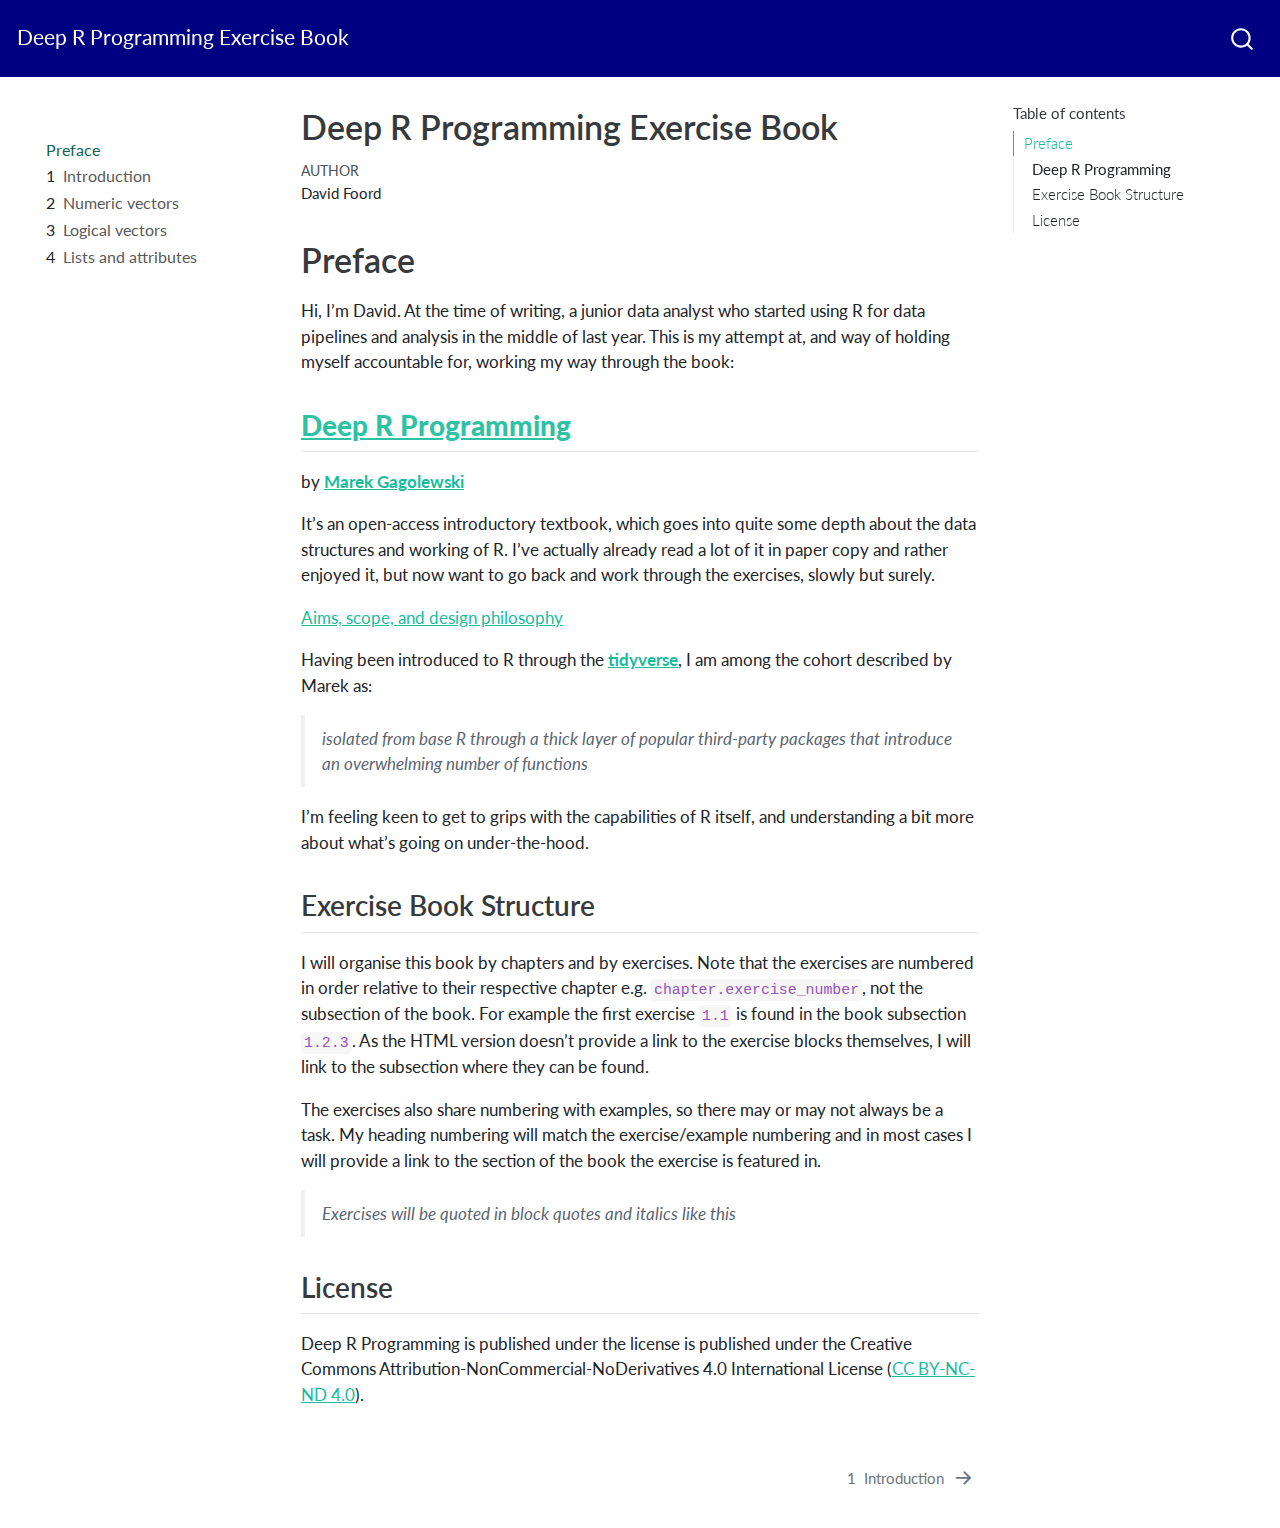
==== commit 77d3cc6f: "Add last lgl vec exercise and start list-attribute chapter" ====
--- a/docs/index.html
+++ b/docs/index.html
@@ -127,6 +127,12 @@
   <div class="sidebar-item-container"> 
   <a href="./logical.html" class="sidebar-item-text sidebar-link">
  <span class="menu-text"><span class="chapter-number">3</span>&nbsp; <span class="chapter-title">Logical vectors</span></span></a>
+  </div>
+</li>
+        <li class="sidebar-item">
+  <div class="sidebar-item-container"> 
+  <a href="./lists_attributes.html" class="sidebar-item-text sidebar-link">
+ <span class="menu-text"><span class="chapter-number">4</span>&nbsp; <span class="chapter-title">Lists and attributes</span></span></a>
   </div>
 </li>
     </ul>
